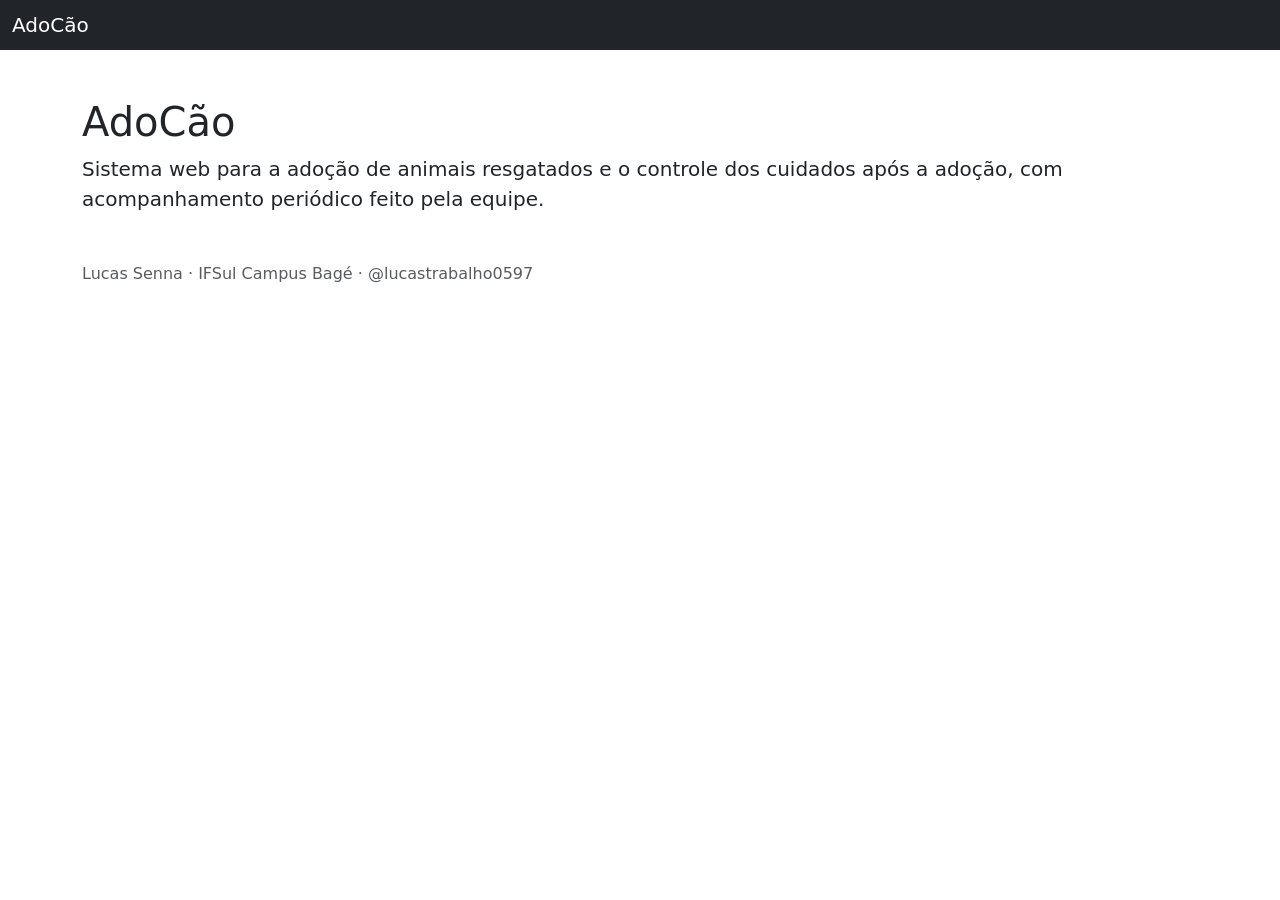
==== adocao.html @ 19505324 "adicina storage com persistir e recuperar registros" ====
<!DOCTYPE html>
<html lang="pt-BR">
<head>
    <meta charset="UTF-8">
    <meta name="viewport" content="width=device-width, initial-scale=1.0">
    <title>AdoCão</title>
    <link href="https://cdn.jsdelivr.net/npm/bootstrap@5.3.3/dist/css/bootstrap.min.css" rel="stylesheet">
</head>
<body>

    <nav class="navbar navbar-dark bg-dark">
        <div class="container-fluid">
            <span class="navbar-brand mb-0 h1">AdoCão</span>
        </div>
    </nav>

    <main class="container mt-5">
        <h1>AdoCão</h1>
        <p class="lead">
            Sistema web para a adoção de animais resgatados e o controle dos
            cuidados após a adoção, com acompanhamento periódico feito pela equipe.
        </p>
      
    </main>
    <script src="js/storage.js"></script>
    <footer class="container mt-5 mb-4 text-muted">
        Lucas Senna · IFSul Campus Bagé · @lucastrabalho0597
    </footer>

    <script src="https://cdn.jsdelivr.net/npm/bootstrap@5.3.3/dist/js/bootstrap.bundle.min.js"></script>
</body>
</html>
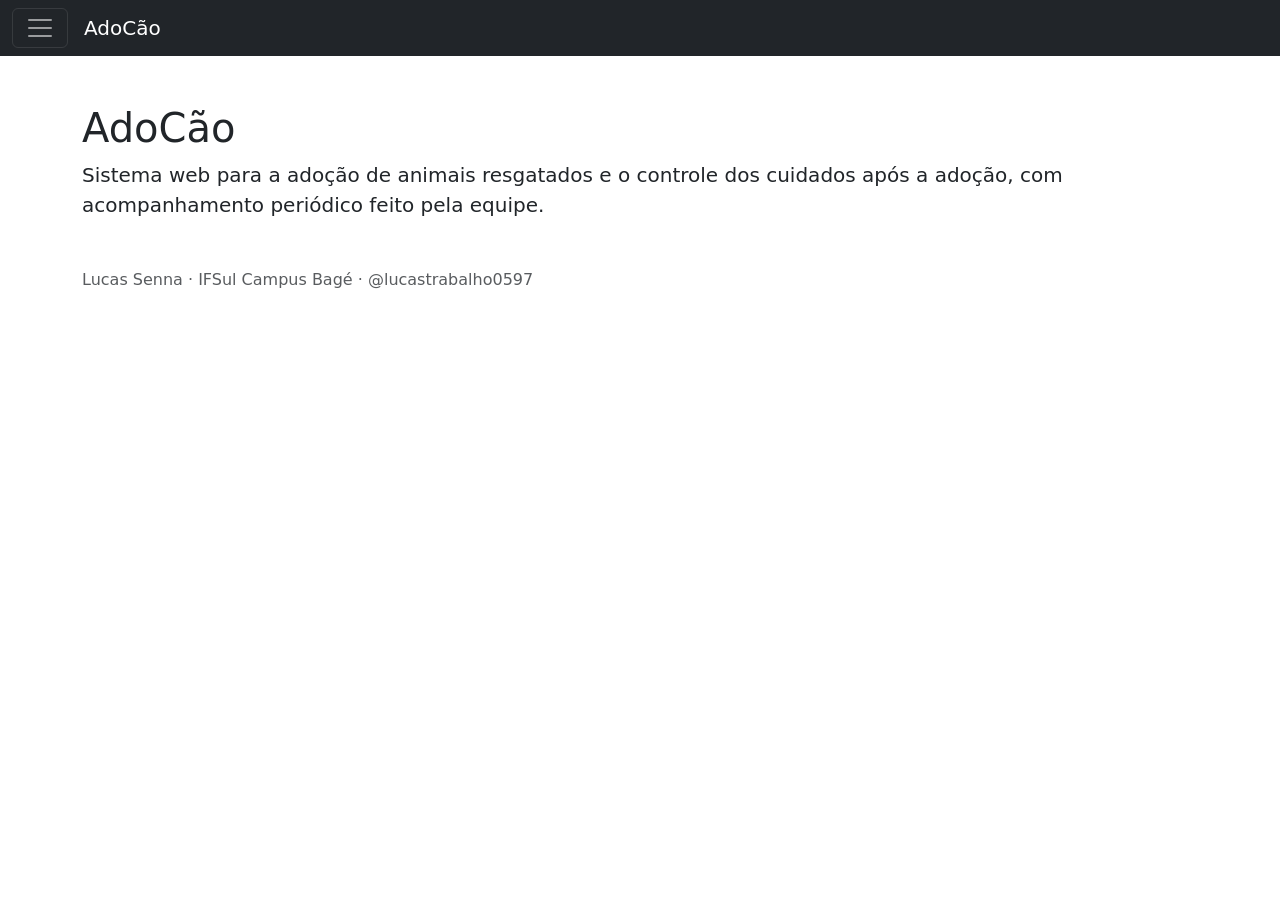
==== commit b26e3595: "atualização e adição de agendamentos versão do not sem conflito de versão" ====
--- a/adocao.html
+++ b/adocao.html
@@ -8,11 +8,33 @@
 </head>
 <body>
 
-    <nav class="navbar navbar-dark bg-dark">
+        <nav class="navbar navbar-dark bg-dark">
         <div class="container-fluid">
-            <span class="navbar-brand mb-0 h1">AdoCão</span>
+            <button class="navbar-toggler" type="button"
+                    data-bs-toggle="offcanvas" data-bs-target="#menuLateral"
+                    aria-controls="menuLateral" aria-label="Abrir menu">
+                <span class="navbar-toggler-icon"></span>
+            </button>
+            <span class="navbar-brand mb-0 h1 me-auto ms-3">AdoCão</span>
         </div>
     </nav>
+
+    <div class="offcanvas offcanvas-start text-bg-dark" tabindex="-1"
+         id="menuLateral" aria-labelledby="menuLateralTitulo">
+        <div class="offcanvas-header">
+            <h5 class="offcanvas-title" id="menuLateralTitulo">Menu</h5>
+            <button type="button" class="btn-close btn-close-white"
+                    data-bs-dismiss="offcanvas" aria-label="Fechar"></button>
+        </div>
+        <div class="offcanvas-body">
+            <ul class="nav nav-pills flex-column">
+                <li class="nav-item"><a class="nav-link text-white" href="../AdoCao.html">Início</a></li>
+                <li class="nav-item"><a class="nav-link text-white" href="tutores.html">Tutores</a></li>
+                <li class="nav-item"><a class="nav-link text-white" href="animais.html">Animais</a></li>
+                <li class="nav-item"><a class="nav-link text-white" href="agendamentos.html">Agendamentos</a></li>
+            </ul>
+        </div>
+    </div>
 
     <main class="container mt-5">
         <h1>AdoCão</h1>
@@ -22,7 +44,6 @@
         </p>
       
     </main>
-    <script src="js/storage.js"></script>
     <footer class="container mt-5 mb-4 text-muted">
         Lucas Senna · IFSul Campus Bagé · @lucastrabalho0597
     </footer>
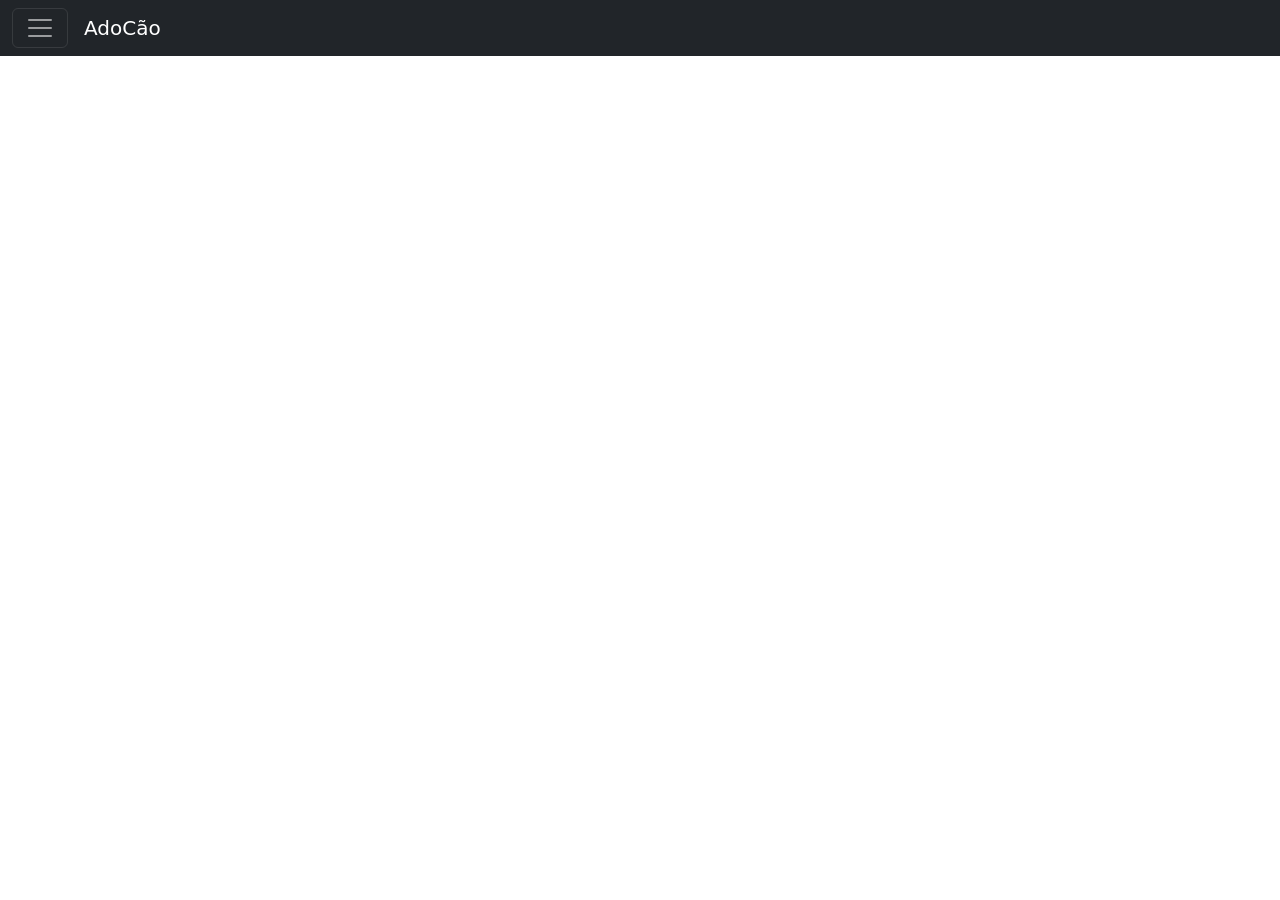
==== commit 9d21af49: "atualização de bugs e menu" ====
--- a/adocao.html
+++ b/adocao.html
@@ -26,15 +26,14 @@
             <button type="button" class="btn-close btn-close-white"
                     data-bs-dismiss="offcanvas" aria-label="Fechar"></button>
         </div>
-        <div class="offcanvas-body">
+            <div class="offcanvas-body">
             <ul class="nav nav-pills flex-column">
-                <li class="nav-item"><a class="nav-link text-white" href="../AdoCao.html">Início</a></li>
-                <li class="nav-item"><a class="nav-link text-white" href="tutores.html">Tutores</a></li>
-                <li class="nav-item"><a class="nav-link text-white" href="animais.html">Animais</a></li>
-                <li class="nav-item"><a class="nav-link text-white" href="agendamentos.html">Agendamentos</a></li>
+                <li class="nav-item"><a class="nav-link text-white active" href="adocao.html">Início</a></li>
+                <li class="nav-item"><a class="nav-link text-white" href="admin/tutores.html">Tutores</a></li>
+                <li class="nav-item"><a class="nav-link text-white" href="admin/animais.html">Animais</a></li>
+                <li class="nav-item"><a class="nav-link text-white" href="admin/agendamentos.html">Agendamentos</a></li>
             </ul>
         </div>
-    </div>
 
     <main class="container mt-5">
         <h1>AdoCão</h1>
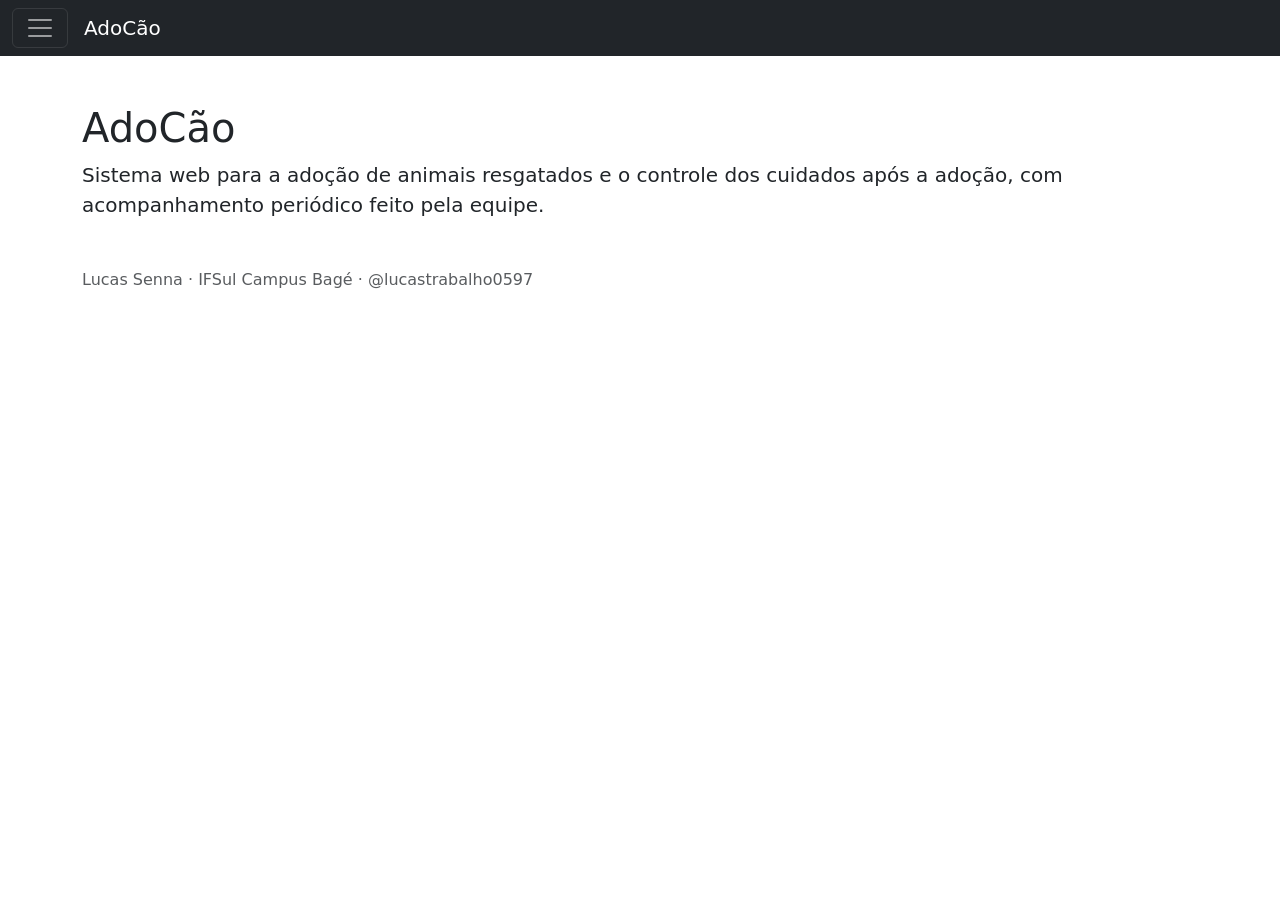
==== commit 1742fb66: "atualização 1.01 do menu pq a primeira deu ruim" ====
--- a/adocao.html
+++ b/adocao.html
@@ -17,6 +17,7 @@
             </button>
             <span class="navbar-brand mb-0 h1 me-auto ms-3">AdoCão</span>
         </div>
+
     </nav>
 
     <div class="offcanvas offcanvas-start text-bg-dark" tabindex="-1"
@@ -34,6 +35,7 @@
                 <li class="nav-item"><a class="nav-link text-white" href="admin/agendamentos.html">Agendamentos</a></li>
             </ul>
         </div>
+        </div>
 
     <main class="container mt-5">
         <h1>AdoCão</h1>
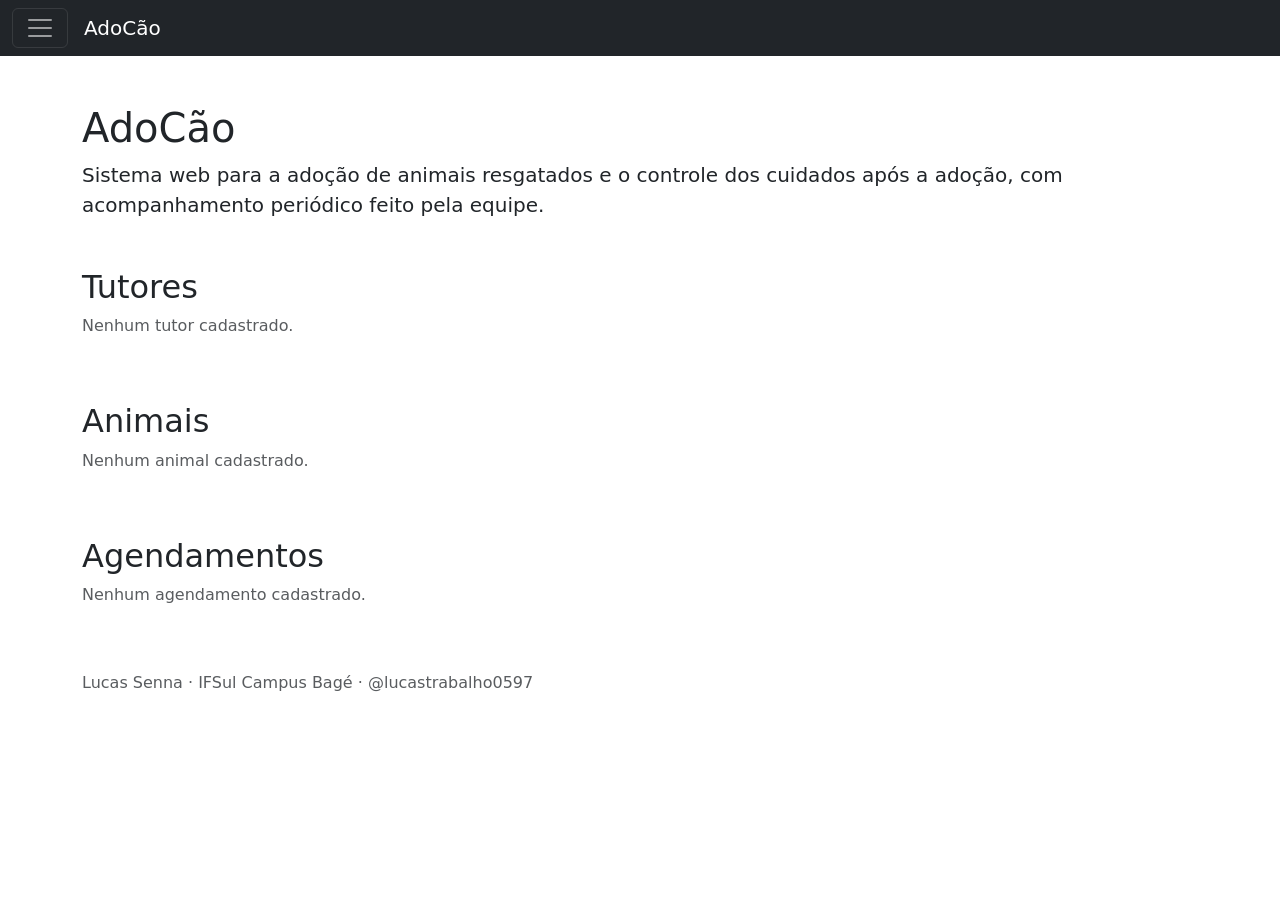
==== commit 95490def: "testes do usuário e admin painel" ====
--- a/adocao.html
+++ b/adocao.html
@@ -43,12 +43,31 @@
             Sistema web para a adoção de animais resgatados e o controle dos
             cuidados após a adoção, com acompanhamento periódico feito pela equipe.
         </p>
-      
+
+        <section class="mt-5">
+            <h2>Tutores</h2>
+            <div class="row row-cols-1 row-cols-md-2 row-cols-lg-3 g-3" id="listaTutores"></div>
+        </section>
+
+        <section class="mt-5">
+            <h2>Animais</h2>
+            <div class="row row-cols-1 row-cols-md-2 row-cols-lg-3 g-3" id="listaAnimais"></div>
+        </section>
+
+        <section class="mt-5">
+            <h2>Agendamentos</h2>
+            <div class="row row-cols-1 row-cols-md-2 g-3" id="listaAgendamentos"></div>
+        </section>
     </main>
+
     <footer class="container mt-5 mb-4 text-muted">
         Lucas Senna · IFSul Campus Bagé · @lucastrabalho0597
     </footer>
 
     <script src="https://cdn.jsdelivr.net/npm/bootstrap@5.3.3/dist/js/bootstrap.bundle.min.js"></script>
+    <script src="js/storage.js"></script>
+    <script src="js/repositorio.js"></script>
+    <script src="js/adocao.js"></script>
 </body>
+
 </html>
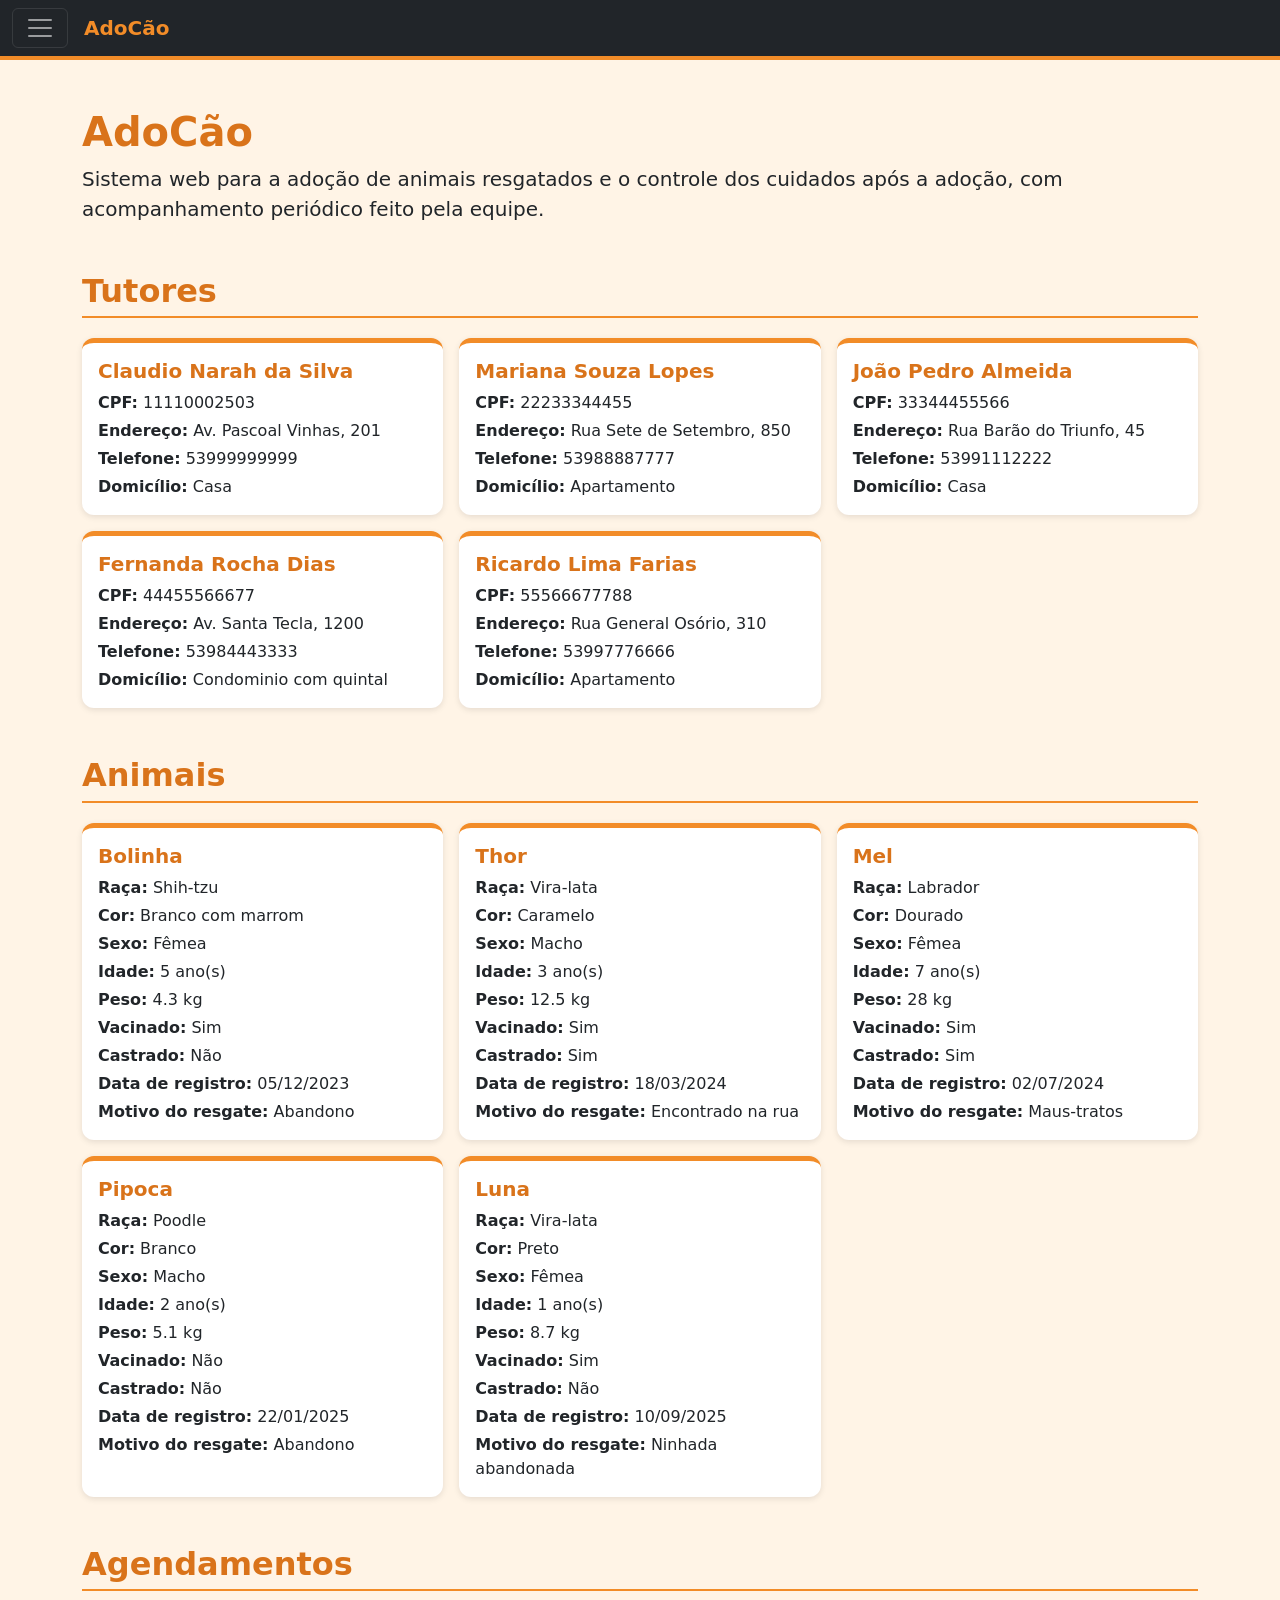
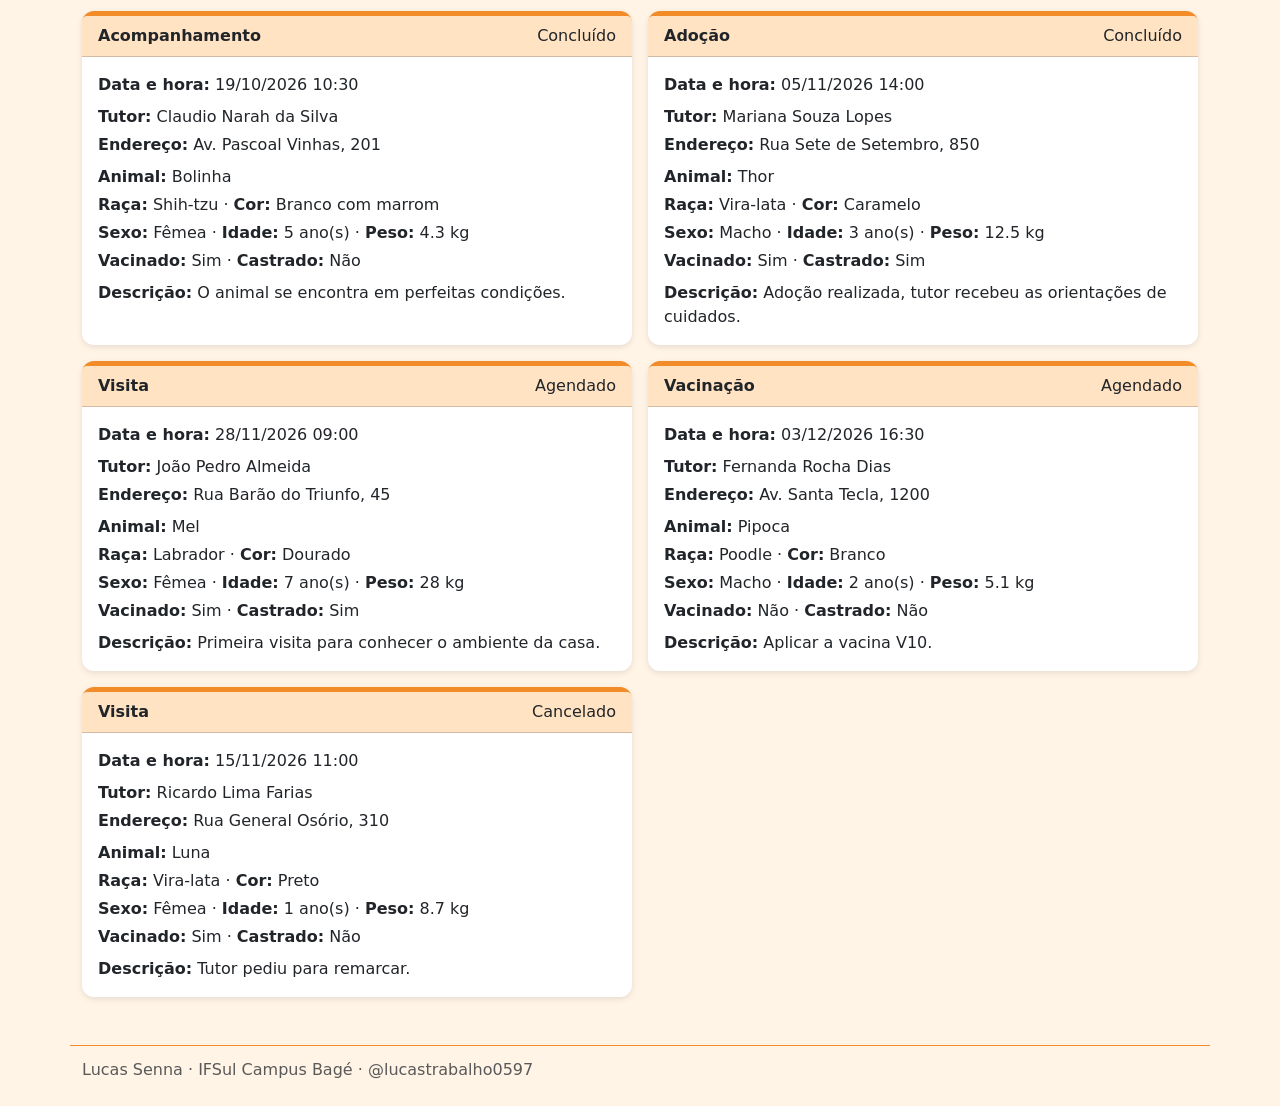
==== commit 6856290b: "primeira versão final do site com algumas melhorias no CSS, no js e remoção da pagina Teste" ====
--- a/adocao.html
+++ b/adocao.html
@@ -1,73 +1,75 @@
-<!DOCTYPE html>
-<html lang="pt-BR">
-<head>
-    <meta charset="UTF-8">
-    <meta name="viewport" content="width=device-width, initial-scale=1.0">
-    <title>AdoCão</title>
-    <link href="https://cdn.jsdelivr.net/npm/bootstrap@5.3.3/dist/css/bootstrap.min.css" rel="stylesheet">
-</head>
-<body>
-
-        <nav class="navbar navbar-dark bg-dark">
-        <div class="container-fluid">
-            <button class="navbar-toggler" type="button"
-                    data-bs-toggle="offcanvas" data-bs-target="#menuLateral"
-                    aria-controls="menuLateral" aria-label="Abrir menu">
-                <span class="navbar-toggler-icon"></span>
-            </button>
-            <span class="navbar-brand mb-0 h1 me-auto ms-3">AdoCão</span>
-        </div>
-
-    </nav>
-
-    <div class="offcanvas offcanvas-start text-bg-dark" tabindex="-1"
-         id="menuLateral" aria-labelledby="menuLateralTitulo">
-        <div class="offcanvas-header">
-            <h5 class="offcanvas-title" id="menuLateralTitulo">Menu</h5>
-            <button type="button" class="btn-close btn-close-white"
-                    data-bs-dismiss="offcanvas" aria-label="Fechar"></button>
-        </div>
-            <div class="offcanvas-body">
-            <ul class="nav nav-pills flex-column">
-                <li class="nav-item"><a class="nav-link text-white active" href="adocao.html">Início</a></li>
-                <li class="nav-item"><a class="nav-link text-white" href="admin/tutores.html">Tutores</a></li>
-                <li class="nav-item"><a class="nav-link text-white" href="admin/animais.html">Animais</a></li>
-                <li class="nav-item"><a class="nav-link text-white" href="admin/agendamentos.html">Agendamentos</a></li>
-            </ul>
-        </div>
-        </div>
-
-    <main class="container mt-5">
-        <h1>AdoCão</h1>
-        <p class="lead">
-            Sistema web para a adoção de animais resgatados e o controle dos
-            cuidados após a adoção, com acompanhamento periódico feito pela equipe.
-        </p>
-
-        <section class="mt-5">
-            <h2>Tutores</h2>
-            <div class="row row-cols-1 row-cols-md-2 row-cols-lg-3 g-3" id="listaTutores"></div>
-        </section>
-
-        <section class="mt-5">
-            <h2>Animais</h2>
-            <div class="row row-cols-1 row-cols-md-2 row-cols-lg-3 g-3" id="listaAnimais"></div>
-        </section>
-
-        <section class="mt-5">
-            <h2>Agendamentos</h2>
-            <div class="row row-cols-1 row-cols-md-2 g-3" id="listaAgendamentos"></div>
-        </section>
-    </main>
-
-    <footer class="container mt-5 mb-4 text-muted">
-        Lucas Senna · IFSul Campus Bagé · @lucastrabalho0597
-    </footer>
-
-    <script src="https://cdn.jsdelivr.net/npm/bootstrap@5.3.3/dist/js/bootstrap.bundle.min.js"></script>
-    <script src="js/storage.js"></script>
-    <script src="js/repositorio.js"></script>
-    <script src="js/adocao.js"></script>
-</body>
-
-</html>+<!DOCTYPE html>
+<html lang="pt-BR">
+<head>
+    <meta charset="UTF-8">
+    <meta name="viewport" content="width=device-width, initial-scale=1.0">
+    <title>AdoCão</title>
+    <link href="https://cdn.jsdelivr.net/npm/bootstrap@5.3.3/dist/css/bootstrap.min.css" rel="stylesheet">
+    <link href="css/estilo.css" rel="stylesheet">
+</head>
+<body>
+
+        <nav class="navbar navbar-dark bg-dark">
+        <div class="container-fluid">
+            <button class="navbar-toggler" type="button"
+                    data-bs-toggle="offcanvas" data-bs-target="#menuLateral"
+                    aria-controls="menuLateral" aria-label="Abrir menu">
+                <span class="navbar-toggler-icon"></span>
+            </button>
+            <span class="navbar-brand mb-0 h1 me-auto ms-3">AdoCão</span>
+        </div>
+
+    </nav>
+
+    <div class="offcanvas offcanvas-start text-bg-dark" tabindex="-1"
+         id="menuLateral" aria-labelledby="menuLateralTitulo">
+        <div class="offcanvas-header">
+            <h5 class="offcanvas-title" id="menuLateralTitulo">Menu</h5>
+            <button type="button" class="btn-close btn-close-white"
+                    data-bs-dismiss="offcanvas" aria-label="Fechar"></button>
+        </div>
+            <div class="offcanvas-body">
+            <ul class="nav nav-pills flex-column">
+                <li class="nav-item"><a class="nav-link text-white active" href="adocao.html">Início</a></li>
+                <li class="nav-item"><a class="nav-link text-white" href="admin/tutores.html">Tutores</a></li>
+                <li class="nav-item"><a class="nav-link text-white" href="admin/animais.html">Animais</a></li>
+                <li class="nav-item"><a class="nav-link text-white" href="admin/agendamentos.html">Agendamentos</a></li>
+            </ul>
+        </div>
+        </div>
+
+    <main class="container mt-5">
+        <h1>AdoCão</h1>
+        <p class="lead">
+            Sistema web para a adoção de animais resgatados e o controle dos
+            cuidados após a adoção, com acompanhamento periódico feito pela equipe.
+        </p>
+
+        <section class="mt-5">
+            <h2>Tutores</h2>
+            <div class="row row-cols-1 row-cols-md-2 row-cols-lg-3 g-3" id="listaTutores"></div>
+        </section>
+
+        <section class="mt-5">
+            <h2>Animais</h2>
+            <div class="row row-cols-1 row-cols-md-2 row-cols-lg-3 g-3" id="listaAnimais"></div>
+        </section>
+
+        <section class="mt-5">
+            <h2>Agendamentos</h2>
+            <div class="row row-cols-1 row-cols-md-2 g-3" id="listaAgendamentos"></div>
+        </section>
+    </main>
+
+    <footer class="container mt-5 mb-4 text-muted">
+        Lucas Senna · IFSul Campus Bagé · @lucastrabalho0597
+    </footer>
+
+    <script src="https://cdn.jsdelivr.net/npm/bootstrap@5.3.3/dist/js/bootstrap.bundle.min.js"></script>
+    <script src="js/storage.js"></script>
+    <script src="js/dadosIniciais.js"></script>
+    <script src="js/repositorio.js"></script>
+    <script src="js/adocao.js"></script>
+</body>
+
+</html>
--- a/css/estilo.css
+++ b/css/estilo.css
@@ -0,0 +1,131 @@
+/* ===== Cores do AdoCão ===== */
+/* creme de fundo: #fff4e6 | laranja: #f28c28 | laranja escuro: #d9731a */
+
+/* Fundo da página */
+body {
+    background-color: #fff4e6;
+}
+
+/* Rolagem suave */
+html {
+    scroll-behavior: smooth;
+}
+
+/* Linha laranja embaixo da navbar escura */
+.navbar {
+    border-bottom: 4px solid #f28c28;
+}
+
+.navbar-brand {
+    color: #f28c28 !important;
+    font-weight: bold;
+}
+
+/* Títulos */
+h1,
+h2 {
+    color: #d9731a;
+    font-weight: bold;
+}
+
+h2 {
+    border-bottom: 2px solid #f28c28;
+    padding-bottom: 6px;
+    margin-bottom: 20px;
+}
+
+/* Menu lateral (offcanvas): item ativo e hover em laranja */
+.nav-pills .nav-link.active {
+    background-color: #f28c28;
+}
+
+.nav-pills .nav-link:hover {
+    background-color: #d9731a;
+}
+
+/* ===== Cards ===== */
+.card {
+    border: none;
+    border-radius: 12px;
+    border-top: 5px solid #f28c28;
+    box-shadow: 0 2px 6px rgba(0, 0, 0, 0.1);
+    transition: transform 0.3s ease, box-shadow 0.3s ease;
+}
+
+/* Quando passa o mouse, o card sobe e ganha sombra */
+.card:hover {
+    transform: translateY(-6px);
+    box-shadow: 0 10px 20px rgba(0, 0, 0, 0.2);
+}
+
+.card-title {
+    color: #d9731a;
+    font-weight: bold;
+}
+
+.card-header {
+    background-color: #ffe3c2;
+}
+
+/* ===== Tabelas do admin ===== */
+.table-responsive {
+    border-radius: 10px;
+    box-shadow: 0 2px 6px rgba(0, 0, 0, 0.1);
+}
+
+.table {
+    margin-bottom: 0;
+}
+
+/* Linha da tabela destacada no hover */
+.table-hover tbody tr:hover > * {
+    background-color: #ffe3c2;
+}
+
+/* ===== Formulários ===== */
+#formulario {
+    background-color: #ffffff;
+}
+
+.container.border.rounded {
+    background-color: #ffffff;
+    border-radius: 12px !important;
+    box-shadow: 0 2px 6px rgba(0, 0, 0, 0.1);
+}
+
+/* Campo em foco fica com borda laranja */
+.form-control:focus,
+.form-select:focus {
+    border-color: #f28c28;
+    box-shadow: 0 0 0 0.2rem rgba(242, 140, 40, 0.3);
+}
+
+.form-check-input:checked {
+    background-color: #f28c28;
+    border-color: #f28c28;
+}
+
+/* ===== Botões ===== */
+.btn {
+    transition: transform 0.2s ease;
+}
+
+.btn:hover {
+    transform: scale(1.05);
+}
+
+.btn-primary {
+    background-color: #f28c28;
+    border-color: #f28c28;
+}
+
+.btn-primary:hover {
+    background-color: #d9731a;
+    border-color: #d9731a;
+}
+
+/* Rodapé */
+footer {
+    border-top: 1px solid #f28c28;
+    padding-top: 12px;
+}
